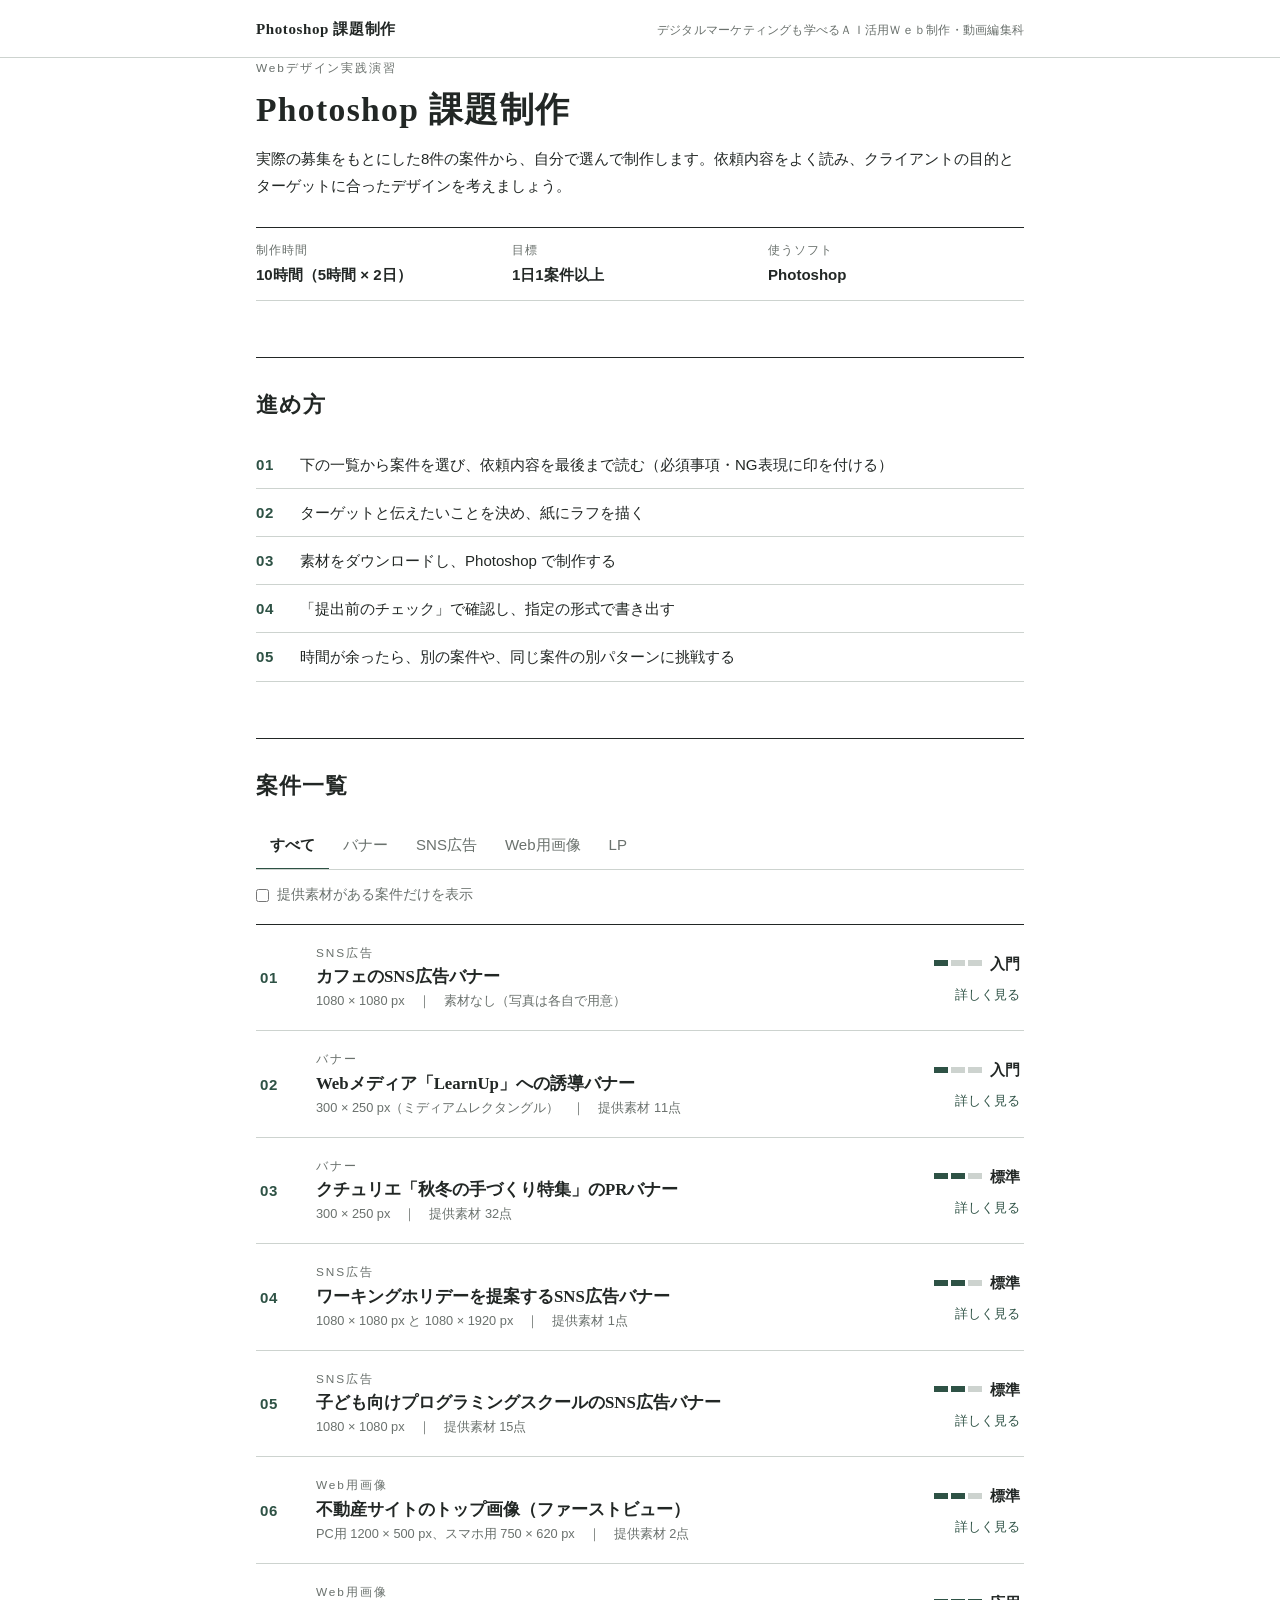
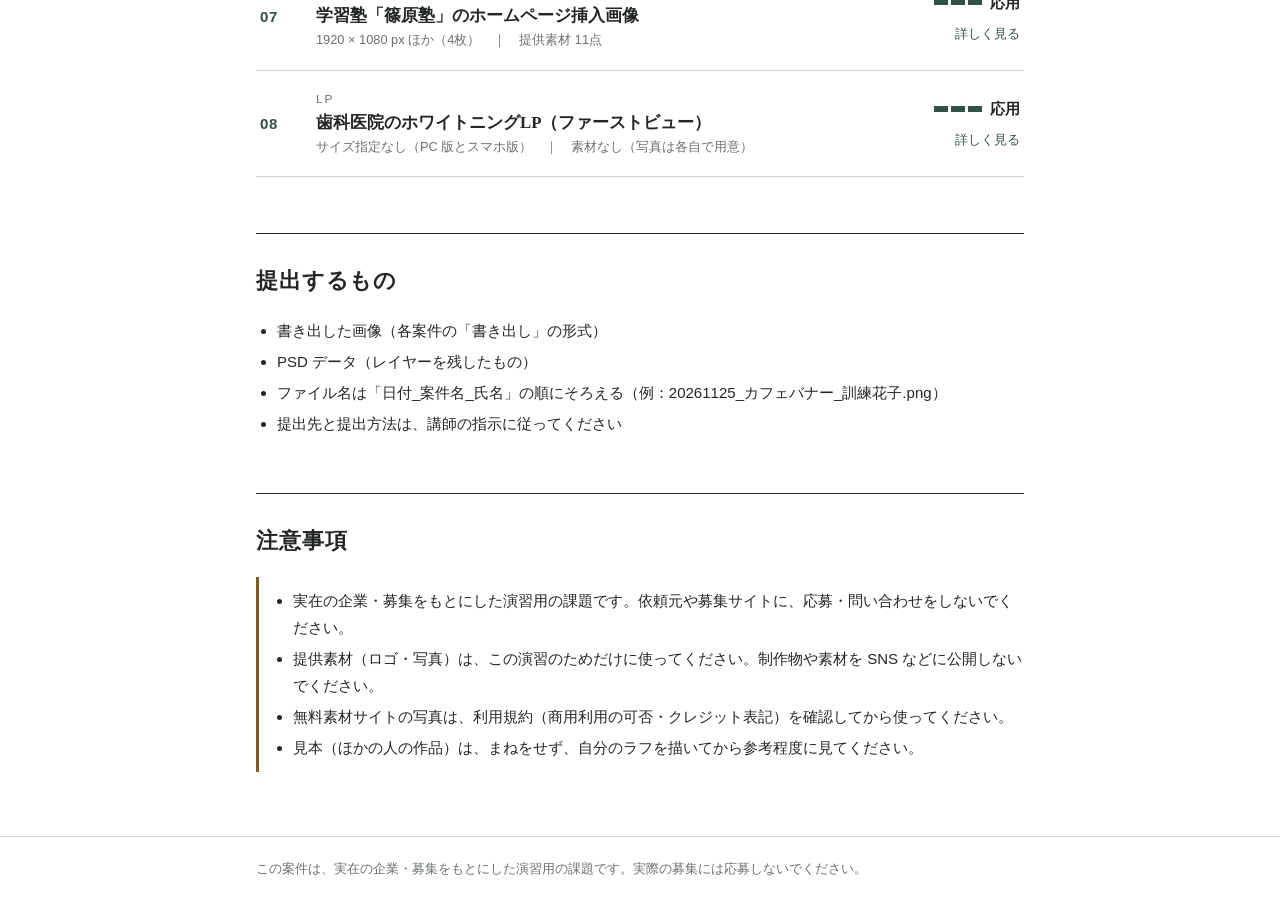
==== index.html @ 28326a99 "add: filesフォルダ以外を追加" ====
<!DOCTYPE html>
<html lang="ja">
<head>
<meta charset="UTF-8">
<meta name="viewport" content="width=device-width, initial-scale=1">
<meta name="description" content="Photoshop を使った課題制作の案件一覧（8件）">
<title>Photoshop 課題制作</title>
<link rel="stylesheet" href="assets/style.css">
</head>
<body>
<header class="site-header">
  <div class="wrap">
    <a class="site-title" href="index.html">Photoshop 課題制作</a>
    <span class="site-course">デジタルマーケティングも学べるＡＩ活用Ｗｅｂ制作・動画編集科</span>
  </div>
</header>
<main class="wrap">

<p class="label">Webデザイン実践演習</p>
<h1>Photoshop 課題制作</h1>
<p class="lead">実際の募集をもとにした8件の案件から、自分で選んで制作します。依頼内容をよく読み、クライアントの目的とターゲットに合ったデザインを考えましょう。</p>

<dl class="meta">
  <div><dt>制作時間</dt><dd>10時間（5時間 × 2日）</dd></div>
  <div><dt>目標</dt><dd>1日1案件以上</dd></div>
  <div><dt>使うソフト</dt><dd>Photoshop</dd></div>
</dl>

<section class="block">
  <h2>進め方</h2>
  <ol class="steps">
    <li>下の一覧から案件を選び、依頼内容を最後まで読む（必須事項・NG表現に印を付ける）</li>
    <li>ターゲットと伝えたいことを決め、紙にラフを描く</li>
    <li>素材をダウンロードし、Photoshop で制作する</li>
    <li>「提出前のチェック」で確認し、指定の形式で書き出す</li>
    <li>時間が余ったら、別の案件や、同じ案件の別パターンに挑戦する</li>
  </ol>
</section>

<section class="block" id="list">
  <h2>案件一覧</h2>
  <div class="tabs" role="group" aria-label="制作物の種類で絞り込む"><button type="button" class="tab is-active" data-kind="all" aria-pressed="true">すべて</button><button type="button" class="tab" data-kind="バナー" aria-pressed="false">バナー</button><button type="button" class="tab" data-kind="SNS広告" aria-pressed="false">SNS広告</button><button type="button" class="tab" data-kind="Web用画像" aria-pressed="false">Web用画像</button><button type="button" class="tab" data-kind="LP" aria-pressed="false">LP</button></div>
  <label class="filter"><input type="checkbox" id="only-files"> 提供素材がある案件だけを表示</label>
  <ul class="cases"><li class="case" data-kind="SNS広告" data-has-files="0"><a href="cases/01_cafe.html"><span class="num">01</span><span class="body"><span class="kind">SNS広告</span><span class="ttl">カフェのSNS広告バナー</span><span class="sub">1080 × 1080 px　｜　素材なし（写真は各自で用意）</span></span><span class="side"><span class="level" aria-label="難易度 入門"><span class="bars"><i class="on"></i><i class=""></i><i class=""></i></span>入門</span><span class="more">詳しく見る</span></span></a></li><li class="case" data-kind="バナー" data-has-files="1"><a href="cases/02_learnup.html"><span class="num">02</span><span class="body"><span class="kind">バナー</span><span class="ttl">Webメディア「LearnUp」への誘導バナー</span><span class="sub">300 × 250 px（ミディアムレクタングル）　｜　提供素材 11点</span></span><span class="side"><span class="level" aria-label="難易度 入門"><span class="bars"><i class="on"></i><i class=""></i><i class=""></i></span>入門</span><span class="more">詳しく見る</span></span></a></li><li class="case" data-kind="バナー" data-has-files="1"><a href="cases/03_couturier.html"><span class="num">03</span><span class="body"><span class="kind">バナー</span><span class="ttl">クチュリエ「秋冬の手づくり特集」のPRバナー</span><span class="sub">300 × 250 px　｜　提供素材 32点</span></span><span class="side"><span class="level" aria-label="難易度 標準"><span class="bars"><i class="on"></i><i class="on"></i><i class=""></i></span>標準</span><span class="more">詳しく見る</span></span></a></li><li class="case" data-kind="SNS広告" data-has-files="1"><a href="cases/04_workingholiday.html"><span class="num">04</span><span class="body"><span class="kind">SNS広告</span><span class="ttl">ワーキングホリデーを提案するSNS広告バナー</span><span class="sub">1080 × 1080 px と 1080 × 1920 px　｜　提供素材 1点</span></span><span class="side"><span class="level" aria-label="難易度 標準"><span class="bars"><i class="on"></i><i class="on"></i><i class=""></i></span>標準</span><span class="more">詳しく見る</span></span></a></li><li class="case" data-kind="SNS広告" data-has-files="1"><a href="cases/05_programming.html"><span class="num">05</span><span class="body"><span class="kind">SNS広告</span><span class="ttl">子ども向けプログラミングスクールのSNS広告バナー</span><span class="sub">1080 × 1080 px　｜　提供素材 15点</span></span><span class="side"><span class="level" aria-label="難易度 標準"><span class="bars"><i class="on"></i><i class="on"></i><i class=""></i></span>標準</span><span class="more">詳しく見る</span></span></a></li><li class="case" data-kind="Web用画像" data-has-files="1"><a href="cases/06_realestate.html"><span class="num">06</span><span class="body"><span class="kind">Web用画像</span><span class="ttl">不動産サイトのトップ画像（ファーストビュー）</span><span class="sub">PC用 1200 × 500 px、スマホ用 750 × 620 px　｜　提供素材 2点</span></span><span class="side"><span class="level" aria-label="難易度 標準"><span class="bars"><i class="on"></i><i class="on"></i><i class=""></i></span>標準</span><span class="more">詳しく見る</span></span></a></li><li class="case" data-kind="Web用画像" data-has-files="1"><a href="cases/07_juku.html"><span class="num">07</span><span class="body"><span class="kind">Web用画像</span><span class="ttl">学習塾「篠原塾」のホームページ挿入画像</span><span class="sub">1920 × 1080 px ほか（4枚）　｜　提供素材 11点</span></span><span class="side"><span class="level" aria-label="難易度 応用"><span class="bars"><i class="on"></i><i class="on"></i><i class="on"></i></span>応用</span><span class="more">詳しく見る</span></span></a></li><li class="case" data-kind="LP" data-has-files="0"><a href="cases/08_dental.html"><span class="num">08</span><span class="body"><span class="kind">LP</span><span class="ttl">歯科医院のホワイトニングLP（ファーストビュー）</span><span class="sub">サイズ指定なし（PC 版とスマホ版）　｜　素材なし（写真は各自で用意）</span></span><span class="side"><span class="level" aria-label="難易度 応用"><span class="bars"><i class="on"></i><i class="on"></i><i class="on"></i></span>応用</span><span class="more">詳しく見る</span></span></a></li></ul>
  <p class="empty" hidden>条件に合う案件はありません。</p>
</section>

<section class="block">
  <h2>提出するもの</h2>
  <ul>
    <li>書き出した画像（各案件の「書き出し」の形式）</li>
    <li>PSD データ（レイヤーを残したもの）</li>
    <li>ファイル名は「日付_案件名_氏名」の順にそろえる（例：20261125_カフェバナー_訓練花子.png）</li>
    <li>提出先と提出方法は、講師の指示に従ってください</li>
  </ul>
</section>

<section class="block">
  <h2>注意事項</h2>
  <div class="notice">
    <ul>
      <li>実在の企業・募集をもとにした演習用の課題です。依頼元や募集サイトに、応募・問い合わせをしないでください。</li>
      <li>提供素材（ロゴ・写真）は、この演習のためだけに使ってください。制作物や素材を SNS などに公開しないでください。</li>
      <li>無料素材サイトの写真は、利用規約（商用利用の可否・クレジット表記）を確認してから使ってください。</li>
      <li>見本（ほかの人の作品）は、まねをせず、自分のラフを描いてから参考程度に見てください。</li>
    </ul>
  </div>
</section>

</main>
<footer class="site-footer">
  <div class="wrap">
    <p>この案件は、実在の企業・募集をもとにした演習用の課題です。実際の募集には応募しないでください。</p>
  </div>
</footer>
<script src="assets/app.js"></script>
</body>
</html>
---- assets/style.css ----
* { box-sizing: border-box; margin: 0; padding: 0; }
html { -webkit-text-size-adjust: 100%; }
body { background: #ffffff; color: #222725; font-family: "Hiragino Kaku Gothic ProN", "Hiragino Sans", "Yu Gothic Medium", "Yu Gothic", Meiryo, sans-serif; font-size: 0.94rem; line-height: 1.8; }
a { color: #2e5245; text-decoration: none; }
a:hover { text-decoration: underline; }
a:focus-visible, button:focus-visible, input:focus-visible { outline: 2px solid #2e5245; outline-offset: 2px; }
img { max-width: 100%; display: block; }
.wrap { max-width: 800px; margin: 0 auto; padding: 0 16px; }

.site-header { border-bottom: 1px solid #cdd3cf; }
.site-header .wrap { display: flex; flex-wrap: wrap; align-items: baseline; justify-content: space-between; gap: 4px 16px; padding-top: 16px; padding-bottom: 14px; }
.site-title { color: #222725; font-family: "Hiragino Mincho ProN", "Yu Mincho", "YuMincho", "Noto Serif JP", serif; font-weight: 600; letter-spacing: 0.04em; }
.site-course { color: #6a716d; font-size: 0.74rem; letter-spacing: 0.02em; }
.site-footer { margin-top: 64px; border-top: 1px solid #cdd3cf; padding: 20px 0 40px; color: #6a716d; font-size: 0.8rem; }

main { padding-top: 40px; }
h1, h2, h3 { font-family: "Hiragino Mincho ProN", "Yu Mincho", "YuMincho", "Noto Serif JP", serif; font-weight: 600; letter-spacing: 0.04em; }
h1 { font-size: 2.1rem; line-height: 1.35; margin-bottom: 12px; }
h2 { font-size: 1.35rem; margin-bottom: 16px; }
h3 { font-size: 1.05rem; margin: 28px 0 12px; }
p + p { margin-top: 8px; }
.label { color: #6a716d; font-size: 0.74rem; letter-spacing: 0.16em; margin-bottom: 8px; }
.lead { margin-bottom: 28px; }
.client { color: #6a716d; margin-bottom: 24px; }
.small { color: #6a716d; font-size: 0.8rem; margin-top: 8px; }
.crumb { color: #6a716d; font-size: 0.8rem; margin-bottom: 24px; }
.crumb span { margin: 0 6px; }

.block { border-top: 1px solid #222725; padding-top: 28px; margin-top: 56px; }
.block ul, .block ol { padding-left: 1.4em; }
.block li + li { margin-top: 4px; }

.meta { display: grid; grid-template-columns: repeat(3, 1fr); border-top: 1px solid #222725; border-bottom: 1px solid #cdd3cf; margin: 8px 0 32px; }
.meta div { padding: 12px 16px 12px 0; border-bottom: 1px solid #cdd3cf; }
.meta div:nth-last-child(-n+3) { border-bottom: 0; }
.meta dt { color: #6a716d; font-size: 0.74rem; letter-spacing: 0.08em; }
.meta dd { font-weight: 600; font-variant-numeric: tabular-nums; }

.steps { list-style: none; padding-left: 0 !important; counter-reset: step; }
.steps li { position: relative; padding: 10px 0 10px 44px; border-bottom: 1px solid #cdd3cf; margin: 0 !important; }
.steps li::before { counter-increment: step; content: counter(step, decimal-leading-zero); position: absolute; left: 0; top: 10px; color: #2e5245; font-weight: 600; font-variant-numeric: tabular-nums; letter-spacing: 0.04em; }

.table-wrap { overflow-x: auto; }
table.def { width: 100%; border-collapse: collapse; }
table.def th, table.def td { text-align: left; vertical-align: top; padding: 13px 16px 13px 0; border-bottom: 1px solid #cdd3cf; }
table.def th { width: 36%; font-weight: 600; }
table.def tr:first-child th, table.def tr:first-child td { border-top: 1px solid #222725; }

.notice { border-left: 3px solid #8a5a12; padding: 10px 0 10px 16px; margin-top: 8px; }
.notice ul { padding-left: 1.2em; }
.notice-info { border-left-color: #2e5245; margin: 0 0 8px; }
.caution { border-left: 3px solid #8a5a12; padding: 6px 0 6px 12px; font-size: 0.88rem; margin-bottom: 12px; }

.level { display: inline-flex; align-items: center; gap: 8px; font-weight: 600; white-space: nowrap; }
.level .bars { display: inline-flex; gap: 3px; }
.level i { display: block; width: 14px; height: 6px; background: #cdd3cf; }
.level i.on { background: #2e5245; }

.tabs { display: flex; flex-wrap: nowrap; overflow-x: auto; border-bottom: 1px solid #cdd3cf; margin-bottom: 12px; }
.tab { flex: none; white-space: nowrap; appearance: none; background: none; border: 0; border-bottom: 2px solid transparent; margin-bottom: -1px; padding: 10px 14px; color: #6a716d; font: inherit; cursor: pointer; }
.tab:hover { color: #222725; }
.tab.is-active { color: #222725; font-weight: 600; border-bottom-color: #2e5245; }
.filter { display: inline-flex; align-items: center; gap: 8px; color: #6a716d; font-size: 0.88rem; margin-bottom: 16px; cursor: pointer; }

.cases { list-style: none; padding: 0 !important; border-top: 1px solid #222725; }
.cases li { margin: 0 !important; border-bottom: 1px solid #cdd3cf; }
.cases a { display: grid; grid-template-columns: 44px 1fr auto; gap: 16px; align-items: center; padding: 18px 0; color: #222725; }
.cases a:hover { background: #f4f6f4; text-decoration: none; }
.cases .num { color: #2e5245; font-weight: 600; font-variant-numeric: tabular-nums; letter-spacing: 0.04em; padding-left: 4px; }
.cases .kind { display: block; color: #6a716d; font-size: 0.74rem; letter-spacing: 0.16em; }
.cases .ttl { display: block; font-family: "Hiragino Mincho ProN", "Yu Mincho", "YuMincho", "Noto Serif JP", serif; font-weight: 600; font-size: 1.05rem; line-height: 1.5; }
.cases .sub { display: block; color: #6a716d; font-size: 0.8rem; font-variant-numeric: tabular-nums; }
.cases .side { display: flex; flex-direction: column; align-items: flex-end; gap: 6px; padding-right: 4px; }
.cases .more { color: #2e5245; font-size: 0.8rem; }
.empty { color: #6a716d; padding: 16px 0; }

.btn { display: inline-block; background: #2e5245; color: #ffffff; border: 1px solid #2e5245; border-radius: 2px; padding: 10px 28px; font-size: 0.88rem; font-weight: 600; letter-spacing: 0.08em; }
.btn:hover { background: #1f3a31; text-decoration: none; }
.zip { display: flex; flex-wrap: wrap; align-items: center; gap: 8px 16px; margin: 16px 0 8px; }
.zip .small { margin: 0; }
.count { color: #6a716d; font-family: "Hiragino Kaku Gothic ProN", "Hiragino Sans", "Yu Gothic", Meiryo, sans-serif; font-size: 0.8rem; font-weight: 400; margin-left: 10px; letter-spacing: 0.02em; }

.gallery { list-style: none; padding: 0 !important; display: grid; grid-template-columns: repeat(auto-fill, minmax(170px, 1fr)); gap: 24px 16px; }
.gallery li { margin: 0 !important; }
.gallery .thumb { display: flex; align-items: center; justify-content: center; aspect-ratio: 4 / 3; background: #f4f6f4; border: 1px solid #cdd3cf; overflow: hidden; }
.gallery .thumb img { max-height: 100%; object-fit: contain; }
.gallery a:hover .thumb { border-color: #2e5245; }
.gallery .fname { display: block; margin-top: 6px; font-family: "SFMono-Regular", Consolas, Menlo, monospace; font-size: 0.78rem; overflow-wrap: anywhere; }
.gallery .fmeta { display: block; color: #6a716d; font-size: 0.74rem; line-height: 1.6; }

.links { list-style: none; padding: 0 !important; }
.links li { padding: 8px 0; border-bottom: 1px solid #cdd3cf; margin: 0 !important; }
.links .url { display: block; color: #6a716d; font-size: 0.74rem; overflow-wrap: anywhere; }

.checklist { list-style: none; padding: 0 !important; border-top: 1px solid #222725; }
.checklist li { border-bottom: 1px solid #cdd3cf; margin: 0 !important; }
.checklist label { display: flex; gap: 12px; align-items: flex-start; padding: 12px 0; cursor: pointer; }
.checklist input { width: 18px; height: 18px; margin-top: 4px; flex: none; accent-color: #2e5245; }
.checklist input:checked + span { color: #6a716d; text-decoration: line-through; }

.pager { display: grid; grid-template-columns: 1fr 1fr; gap: 16px; margin-top: 64px; border-top: 1px solid #222725; }
.pager a { padding: 16px 0; color: #222725; font-weight: 600; line-height: 1.6; }
.pager a span { display: block; color: #6a716d; font-size: 0.74rem; font-weight: 400; letter-spacing: 0.08em; }
.pager .next { text-align: right; }

@media (max-width: 600px) {
  h1 { font-size: 1.6rem; }
  .meta { grid-template-columns: repeat(2, 1fr); }
  .meta div:nth-last-child(-n+3) { border-bottom: 1px solid #cdd3cf; }
  .meta div:nth-last-child(-n+2) { border-bottom: 0; }
  .cases a { grid-template-columns: 32px 1fr; }
  .cases .side { grid-column: 2; flex-direction: row; justify-content: space-between; align-items: center; }
  table.def th, table.def td { display: block; width: 100%; padding-right: 0; }
  table.def th { padding-bottom: 0; border-bottom: 0; }
  table.def tr:first-child td { border-top: 0; }
  .gallery { grid-template-columns: repeat(2, 1fr); }
  .pager { grid-template-columns: 1fr; gap: 0; }
  .pager .next { text-align: left; border-top: 1px solid #cdd3cf; }
}
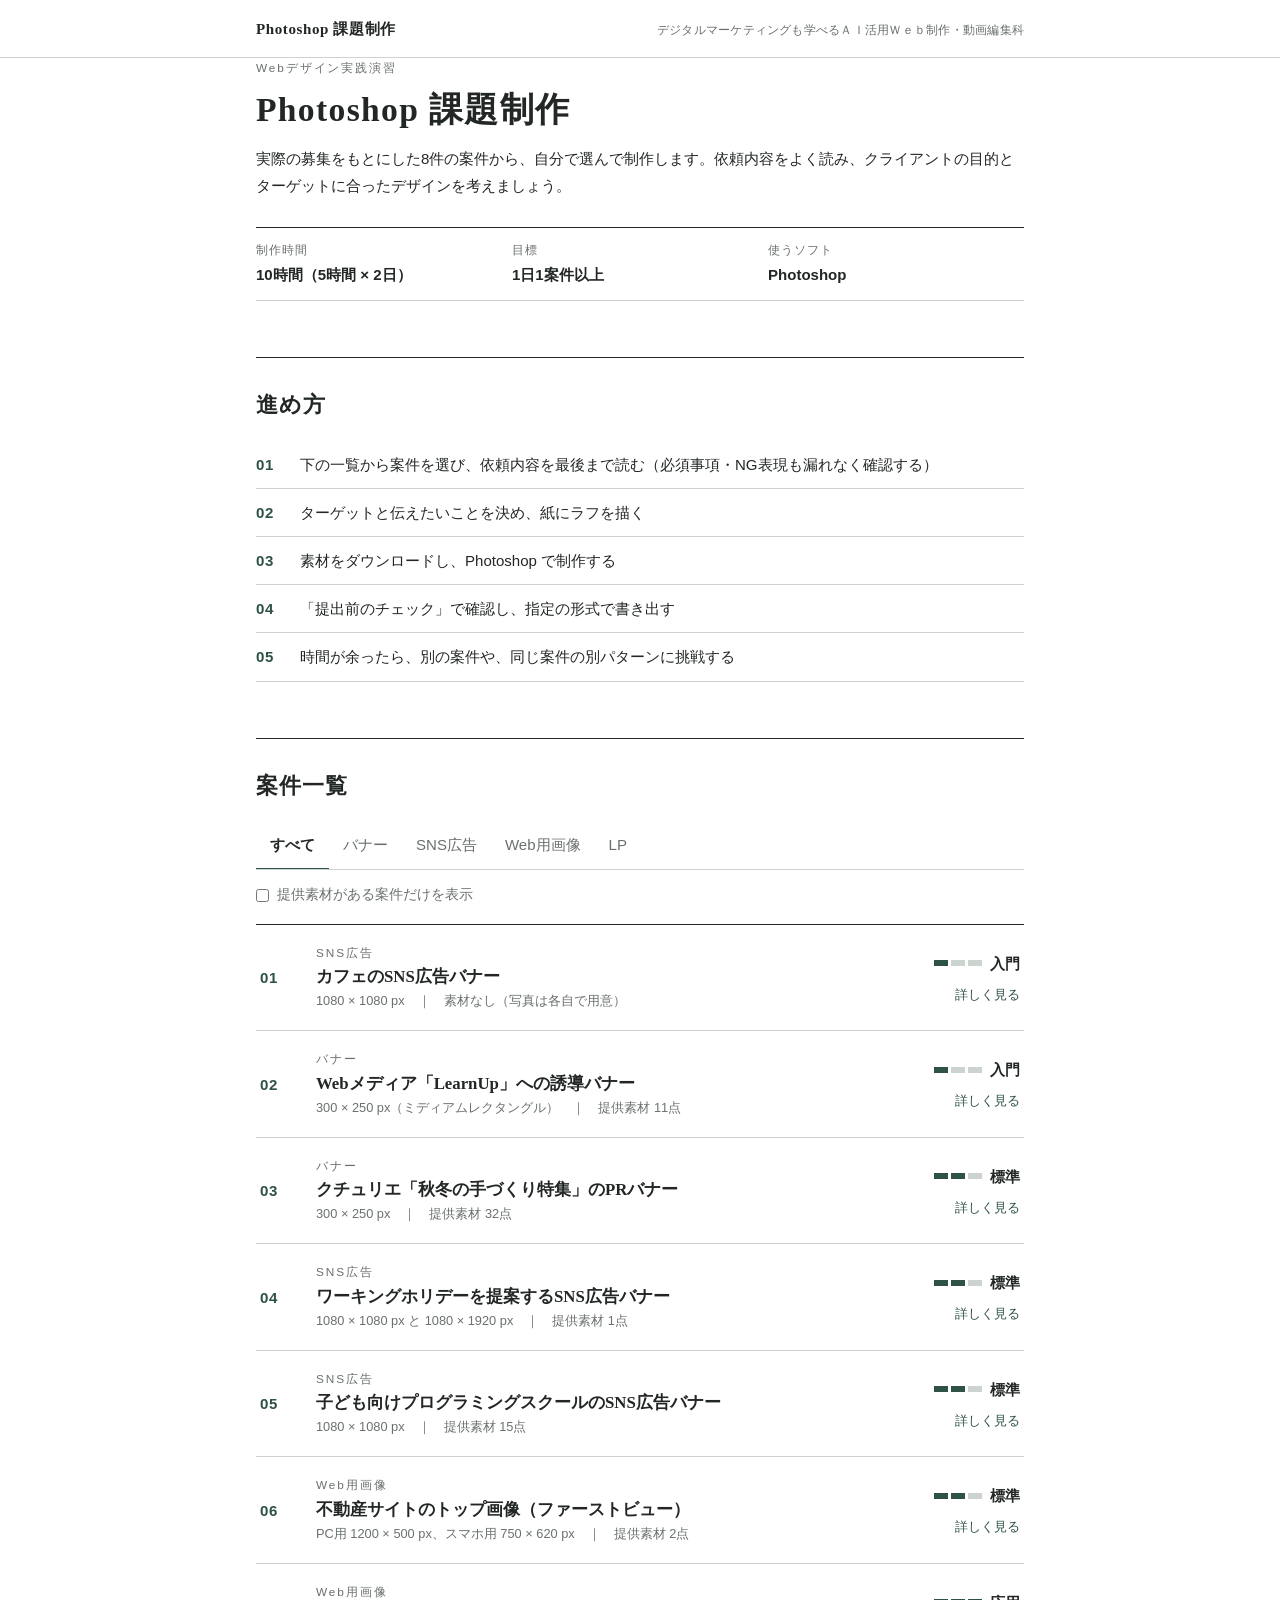
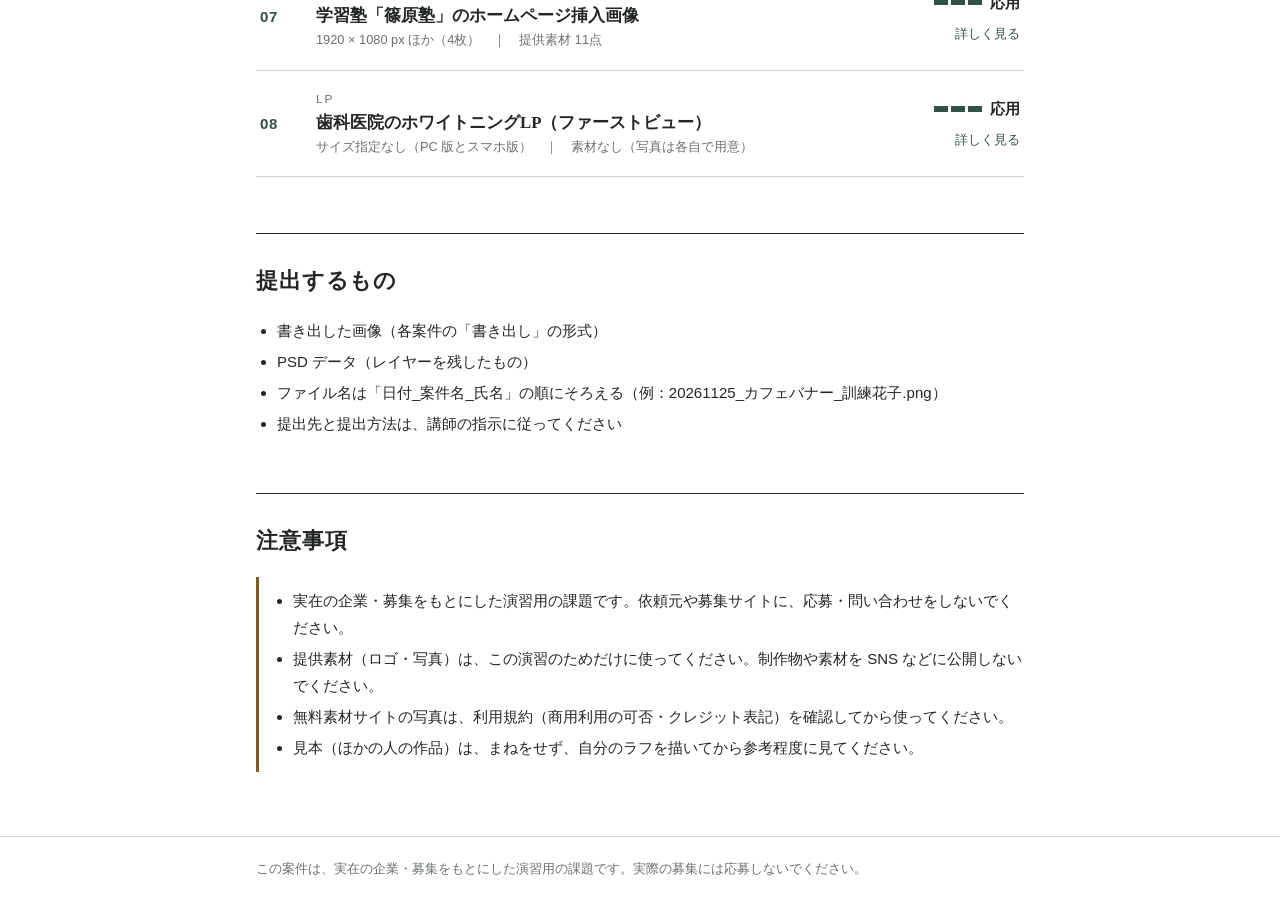
==== commit d62b4c46: "fix: 「進め方」内の文章修正" ====
--- a/index.html
+++ b/index.html
@@ -29,7 +29,7 @@
 <section class="block">
   <h2>進め方</h2>
   <ol class="steps">
-    <li>下の一覧から案件を選び、依頼内容を最後まで読む（必須事項・NG表現に印を付ける）</li>
+    <li>下の一覧から案件を選び、依頼内容を最後まで読む（必須事項・NG表現も漏れなく確認する）</li>
     <li>ターゲットと伝えたいことを決め、紙にラフを描く</li>
     <li>素材をダウンロードし、Photoshop で制作する</li>
     <li>「提出前のチェック」で確認し、指定の形式で書き出す</li>
